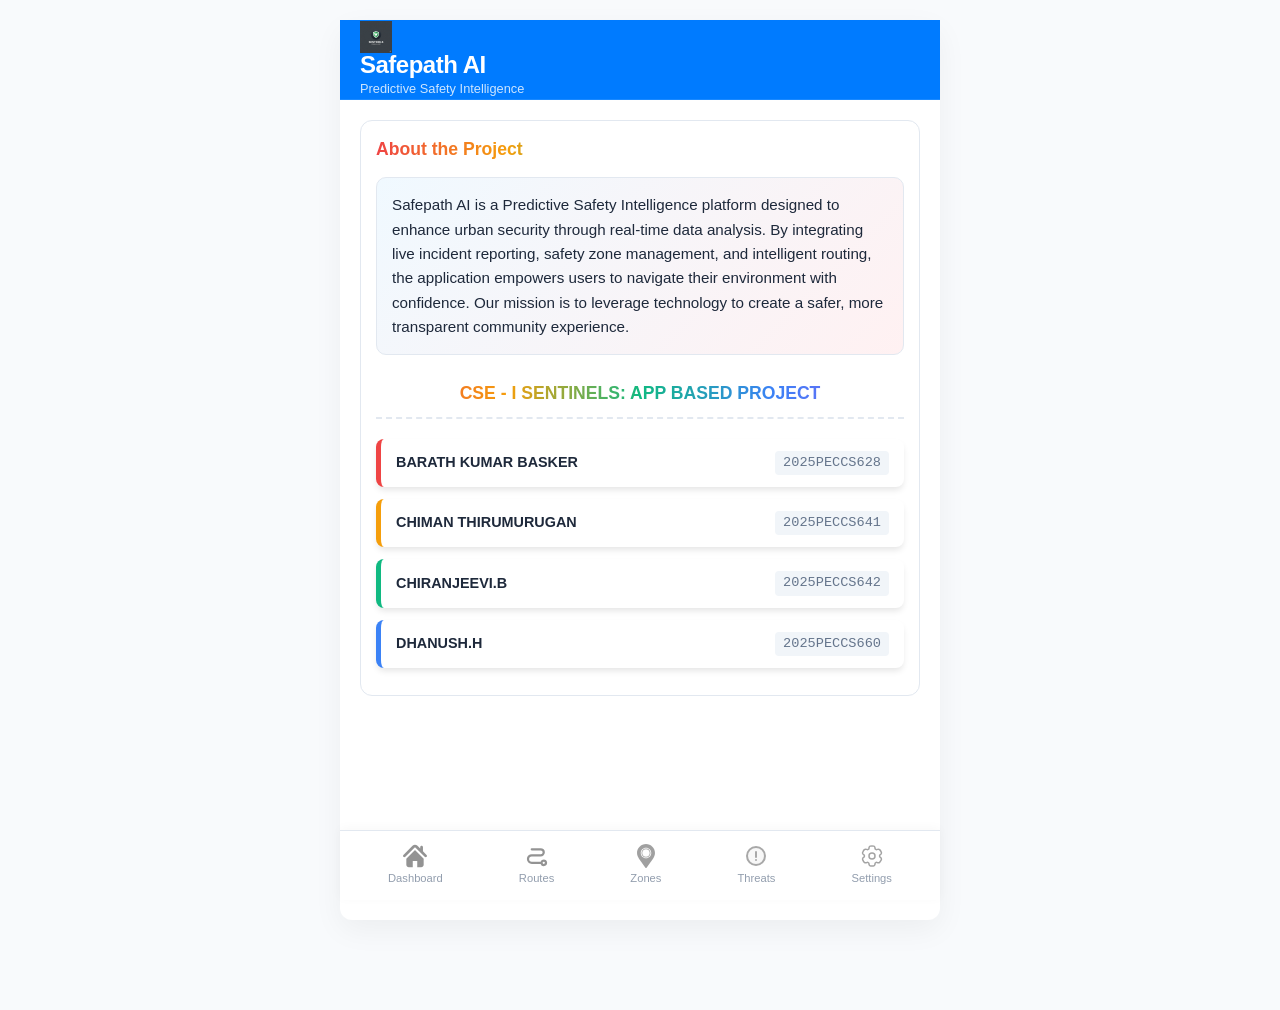
==== aboutus.html @ 099d449a "SENTINELS v2.1.2 Made working Hybrid offline online Current Location Numbers in Home Page.  Made wo" ====
<!DOCTYPE html>
<html lang="en">
<head>
    <meta charset="UTF-8">
    <meta name="viewport" content="width=device-width, initial-scale=1.0">
    <title>Safepath AI - About Us</title>
    <link rel="icon" type="image/png" href="logo.jpg">
    <link rel="stylesheet" href="styles.css">
    <style>
        /* Rainbow Theme Overrides */
        .rainbow-text {
            background: linear-gradient(to right, #ef4444, #f59e0b, #10b981, #3b82f6, #8b5cf6);
            -webkit-background-clip: text;
            -webkit-text-fill-color: transparent;
            font-weight: 800;
        }

        .team-container {
            margin-top: 20px;
        }

        .team-title {
            font-size: 1.1rem;
            margin-bottom: 20px;
            text-align: center;
            padding-bottom: 10px;
            border-bottom: 2px dashed #e2e8f0;
        }

        /* Individual Member Rainbow Borders */
        .member-card {
            display: flex;
            justify-content: space-between;
            align-items: center;
            padding: 12px 15px;
            margin-bottom: 12px;
            background: var(--bg-white);
            border-radius: 8px;
            box-shadow: 0 4px 6px -1px rgba(0, 0, 0, 0.1);
            transition: transform 0.2s;
        }

        .member-card:hover {
            transform: scale(1.02);
        }

        /* Rainbow sequence for borders */
        .member-card:nth-child(2) { border-left: 5px solid #ef4444; } /* Red */
        .member-card:nth-child(3) { border-left: 5px solid #f59e0b; } /* Orange */
        .member-card:nth-child(4) { border-left: 5px solid #10b981; } /* Green */
        .member-card:nth-child(5) { border-left: 5px solid #3b82f6; } /* Blue */

        .member-name {
            font-weight: 700;
            color: var(--text-main);
            font-size: 0.9rem;
        }

        .member-id {
            color: var(--text-light);
            font-family: 'Courier New', Courier, monospace;
            font-size: 0.85rem;
            background: #f1f5f9;
            padding: 2px 8px;
            border-radius: 4px;
        }

        .project-intro {
            line-height: 1.6;
            color: var(--text-main);
            margin-bottom: 25px;
            font-size: 0.95rem;
            padding: 15px;
            background: linear-gradient(135deg, #f0f9ff 0%, #fff1f2 100%);
            border-radius: 10px;
            border: 1px solid #e2e8f0;
        }
    </style>
</head>
<body class="safe-ui">
    <div class="main-container">
        <header class="safepath-header">
            <img src="logo.jpg" alt="Safepath AI Logo" class="logo-img">
            <h1 class="logo">Safepath AI</h1>
            <p class="tagline">Predictive Safety Intelligence</p>
        </header>

        <main class="page-content">
            <div class="card">
                <h2 class="form-title rainbow-text">About the Project</h2>
                <p class="project-intro">
                    Safepath AI is a Predictive Safety Intelligence platform designed to enhance urban security through real-time data analysis. By integrating live incident reporting, safety zone management, and intelligent routing, the application empowers users to navigate their environment with confidence. Our mission is to leverage technology to create a safer, more transparent community experience.
                </p>

                <div class="team-container">
                    <h3 class="team-title rainbow-text">CSE - I SENTINELS: APP BASED PROJECT</h3>
                    
                    <div class="member-card">
                        <span class="member-name">BARATH KUMAR BASKER</span>
                        <span class="member-id">2025PECCS628</span>
                    </div>

                    <div class="member-card">
                        <span class="member-name">CHIMAN THIRUMURUGAN</span>
                        <span class="member-id">2025PECCS641</span>
                    </div>

                    <div class="member-card">
                        <span class="member-name">CHIRANJEEVI.B</span>
                        <span class="member-id">2025PECCS642</span>
                    </div>

                    <div class="member-card">
                        <span class="member-name">DHANUSH.H</span>
                        <span class="member-id">2025PECCS660</span>
                    </div>
                </div>
            </div>
        </main>

        <nav class="bottom-nav">
            <a href="index.html" class="nav-item">
                <img src="icons/home.svg" alt="home" class="nav-icon">
                <span>Dashboard</span>
            </a>
            <a href="routes.html" class="nav-item">
                <img src="icons/path-icon.svg" alt="routes" class="nav-icon">
                <span>Routes</span>
            </a>
            <a href="zones.html" class="nav-item">
                <img src="icons/map-pin.svg" alt="zones" class="nav-icon">
                <span>Zones</span>
            </a>
            <a href="threats.html" class="nav-item">
                <img src="icons/alert-circle.svg" alt="threats" class="nav-icon">
                <span>Threats</span>
            </a>
            <a href="settings.html" class="nav-item">
                <img src="icons/settings.svg" alt="settings" class="nav-icon">
                <span>Settings</span>
            </a>
        </nav>
    </div>

    <script src="script.js"></script>
</body>
</html>
---- styles.css ----
/* safepath_ai/styles.css
    Completely self-dependent CSS. Clean, responsive UI.
*/

:root {
    /* Color Palette derived from images */
    --safe-blue-main: #007bff;
    --safe-blue-light: #e0f2fe;
    --safe-orange: #f59e0b;
    --safe-purple: #9333ea;
    --safe-danger: #e3342f; /* Red from SOS and threat icon */
    
    --bg-white: #ffffff;
    --bg-light-gray: #f8fafc;
    --border-gray: #e2e8f0;
    
    --text-main: #1e293b;
    --text-light: #64748b;
    --text-white: #ffffff;
    --text-down: #ef4444; /* Negative trend */
    --text-up: #10b981; /* Positive trend */
    --text-warning: #f59e0b;
    
    --font-family: 'Inter', -apple-system, BlinkMacSystemFont, "Segoe UI", Roboto, "Helvetica Neue", Arial, sans-serif;
    --header-height: 80px;
    --nav-height: 70px;
}

/* --- Global Reset & Utilities --- */
* {
    box-sizing: border-box;
    margin: 0;
    padding: 0;
}

/* Header Logo Styling */
.header-brand {
    display: flex;
    align-items: center;
    gap: 12px; /* Space between logo and text */
}

.logo-img {
    width: 32px; /* Adjust size as needed */
    height: 32px;
    object-fit: contain;
}

.header-text {
    display: flex;
    flex-direction: column;
}

/* Ensure the h1 and p don't have extra margins that break alignment */
.safepath-header h1.logo {
    line-height: 1;
    margin: 0;
}

.safepath-header .tagline {
    margin: 0;
    margin-top: 2px;
}

body.safe-ui {
    font-family: var(--font-family);
    background-color: var(--bg-light-gray);
    color: var(--text-main);
    line-height: 1.5;
    -webkit-font-smoothing: antialiased;
}

.main-container {
    max-width: 600px; /* Mobile first max-width */
    margin: 0 auto;
    background-color: var(--bg-white);
    min-height: 100vh;
    padding-bottom: calc(var(--nav-height) + 20px); /* Extra space for nav */
}

a {
    text-decoration: none;
    color: inherit;
    transition: color 0.2s ease;
}

img.icon-small { width: 18px; height: 18px; }
img.icon-input { width: 18px; height: 18px; filter: grayscale(1); opacity: 0.6;}
img.icon-smed { width: 22px; height: 22px; }
img.icon-med { width: 32px; height: 32px; }
img.icon-white { filter: brightness(0) invert(1); width: 22px; height: 22px;}
img.icon-dotted { filter: grayscale(1); opacity: 0.5; width: 48px; height: 48px;}

/* Color-coded indicator from image_0.png trend row */
.trend-indicator.trend-up {
    font-size: 0.85rem;
    font-weight: 600;
}

.status-indicator {
    padding: 3px 8px;
    border-radius: 12px;
    font-size: 0.8rem;
    font-weight: 600;
}
.status-indicator.status-safe { background-color: #dcfce7; color: #166534; }
.status-indicator.status-danger { background-color: #fee2e2; color: #991b1b; }
.status-indicator.status-warning { background-color: #fffbeb; color: #92400e; }
.status-indicator.status-small { font-size: 0.7rem; padding: 2px 6px; }
.status-indicator.status-extra-small { font-size: 0.6rem; padding: 1px 4px; }

/* Dashboard-specific status classes for safety score card */
#current-safety-status.status-safe { color: var(--text-up); font-weight: 600;}
#current-safety-status.status-warning { color: var(--text-warning); font-weight: 600;}
#current-safety-status.status-danger { color: var(--text-down); font-weight: 600;}


/* Text colors for trends/labels */
.text-up { color: var(--text-up); font-weight: 600; }
.text-down { color: var(--text-down); font-weight: 600; }
.text-warning { color: var(--text-warning); font-weight: 600;}

/* Utility for hiding/showing results in Route Planning */
.initially-hidden { display: none !important; }
.results-container { margin-top: 20px; }
.results-title { color: var(--text-main); font-size: 1.1rem; font-weight: 600; margin-bottom: 10px; margin-left: 10px;}
.loc { font-weight: 600; color: var(--text-main); }
.path-guide-list li { margin-bottom: 8px; color: var(--text-light); }
.path-guide-header { display: flex; justify-content: space-between; align-items: center; margin-bottom: 15px; border-bottom: 1px solid var(--border-gray); padding-bottom: 10px;}
.path-alternative { margin-top: 20px; border-top: 1px solid var(--border-gray); padding-top: 15px; }
.alt-title { font-weight: 600; color: var(--text-main); margin-bottom: 5px;}
.alt-note { color: var(--text-light); font-size: 0.95rem; }

/* --- Header Section --- */
.safepath-header {
    height: var(--header-height);
    background-color: var(--safe-blue-main); /* Blue header from top edge in image_1.png */
    color: var(--text-white);
    padding: 15px 20px;
    display: flex;
    flex-direction: column;
    justify-content: center;
    border-bottom: 1px solid rgba(255, 255, 255, 0.1);
}

.logo {
    font-size: 1.5rem;
    font-weight: 800;
    letter-spacing: -0.5px;
}

.tagline {
    font-size: 0.8rem;
    opacity: 0.8;
}

/* --- Main Page Content & Card Styling (Referring to image_0.png & image_3.png structures) --- */
.page-content {
    padding: 20px;
}

.dashboard-grid {
    display: grid;
    grid-template-columns: 2fr 1fr; /* Image_0.png structure */
    gap: 15px;
    margin-bottom: 15px;
}

.card {
    background-color: var(--bg-white);
    border: 1px solid var(--border-gray);
    border-radius: 12px;
    padding: 15px;
    transition: transform 0.2s ease, box-shadow 0.2s ease;
}

.card:hover {
    transform: translateY(-2px);
    box-shadow: 0 5px 15px rgba(0,0,0,0.05);
}

/* Large Safety Card (Top Left in image_0.png) */
.safety-score-card {
    background-color: var(--safe-blue-light);
    border: none;
    display: flex;
    flex-direction: column;
    justify-content: center;
}

.card-header {
    display: flex;
    justify-content: space-between;
    align-items: center;
    color: var(--text-light);
    font-size: 0.8rem;
}

.location-label {
    display: flex;
    align-items: center;
    gap: 5px;
}

.safety-number {
    margin: 10px 0;
}

.score-large {
    font-size: 3rem;
    font-weight: 800;
    color: var(--safe-blue-main);
}

.score-total {
    font-size: 1.2rem;
    font-weight: 600;
    opacity: 0.5;
}

.safety-status-row {
    display: flex;
    justify-content: space-between;
    align-items: center;
    margin-top: 10px;
}

.status-text {
    color: var(--text-main);
    font-size: 1.1rem;
}

/* SOS Card (Top Right in image_0.png) */
.sos-card {
    display: flex;
    flex-direction: column;
    align-items: center;
    justify-content: center;
}

.sos-button {
    width: 70px;
    height: 70px;
    border-radius: 50%;
    background-color: var(--safe-danger); /* Simulated from Red edge and threat icons */
    color: var(--text-white);
    font-size: 1.2rem;
    font-weight: 800;
    border: none;
    cursor: pointer;
    box-shadow: 0 5px 15px rgba(227, 52, 47, 0.4);
    margin-bottom: 8px;
}

.sos-button:active {
    transform: scale(0.95);
    box-shadow: 0 2px 10px rgba(227, 52, 47, 0.4);
}

.sos-subtext {
    font-size: 0.7rem;
    color: var(--text-light);
}

/* Stats Cards (4 grid items in image_0.png) */
.stats-grid {
    display: grid;
    grid-template-columns: 1fr 1fr;
    gap: 15px;
    margin-bottom: 20px;
}

.stat-card {
    display: flex;
    align-items: center;
    gap: 12px;
}

.stat-content {
    display: flex;
    flex-direction: column;
}

.stat-label {
    font-size: 0.8rem;
    color: var(--text-light);
}

.stat-value {
    font-size: 1.2rem;
    font-weight: 700;
    color: var(--text-main);
}

/* Action Buttons (Large colored buttons in image_0.png) */
.dashboard-actions {
    display: flex;
    flex-direction: column;
    gap: 12px;
    margin-bottom: 30px;
}

.action-btn {
    display: flex;
    align-items: center;
    gap: 15px;
    color: var(--text-white);
    padding: 18px 20px;
    border-radius: 12px;
    font-size: 1rem;
    font-weight: 600;
}

.action-btn-text h3 {
    font-size: 1.1rem;
    font-weight: 700;
}

.action-btn-text p {
    font-size: 0.8rem;
    font-weight: 400;
    opacity: 0.8;
}

.btn-blue { background-color: var(--safe-blue-main); }
.btn-orange { background-color: var(--safe-orange); }
.btn-purple { background-color: var(--safe-purple); }
.btn-black { background-color: #1e293b; color: #ffffff;} /* Use from Create Zone button in image_2.png */

/* Recent Threats (Referring to image_3.png for no threats state) */
.section-header {
    display: flex;
    justify-content: space-between;
    align-items: center;
    margin-bottom: 12px;
    padding-left: 5px;
}

.section-header h2 {
    font-size: 1.2rem;
    font-weight: 700;
    color: var(--text-main);
}

.view-all {
    font-size: 0.8rem;
    color: var(--safe-blue-main);
    font-weight: 600;
}

.threats-list-container {
    padding-top: 10px;
    min-height: 100px;
}

/* No Threat Reports Yet View (Referring to image_3.png) */
.empty-threats-view {
    display: flex;
    flex-direction: column;
    align-items: center;
    justify-content: center;
    border: 1px dashed var(--border-gray);
    border-radius: 12px;
    background-color: var(--bg-white);
    padding: 30px;
    min-height: 180px;
}

.no-threats-text {
    color: var(--text-light);
    font-size: 0.9rem;
    margin-top: 15px;
    opacity: 0.8;
}

/* Active Threat items on dashboard */
.threat-item {
    display: flex;
    align-items: center;
    gap: 15px;
    padding: 12px;
    border-bottom: 1px solid var(--border-gray);
}

.threat-content {
    display: flex;
    flex-direction: column;
}

.threat-content h4 {
    font-size: 1rem;
    color: var(--text-main);
}

.threat-location {
    font-size: 0.85rem;
    color: var(--text-light);
}

.threat-time {
    font-size: 0.75rem;
    color: var(--text-light);
    opacity: 0.8;
    margin-top: 2px;
}

/* Specific to Threats Page full list view */
.threats-list-container.full-list {
    display: flex;
    flex-direction: column;
    gap: 15px;
}
.threat-header-full { display: flex; justify-content: space-between; align-items: center; margin-bottom: 5px;}
.threat-meta { color: var(--text-light); font-size: 0.75rem;}
.threat-loc-full { color: var(--text-main); font-weight: 600; font-size: 0.95rem; margin-bottom: 8px;}
.threat-notes-full { color: var(--text-light); font-size: 0.85rem; background: var(--bg-light-gray); padding: 5px; border-radius: 4px; border-left: 2px solid var(--border-gray);}


/* Specific to Zones page full list */
.zones-list-section {
    margin-top: 30px;
}
.section-title {
    color: var(--text-main); font-size: 1.1rem; font-weight: 600; margin-bottom: 15px; margin-left: 10px;
}
.zones-list-container {
    display: flex; flex-direction: column; gap: 15px;
}
.no-zones-text {
    text-align: center; color: var(--text-light); padding: 20px; font-size: 0.9rem;
}
.zone-header {
    display: flex; align-items: center; gap: 8px; margin-bottom: 5px;
}
.zone-header h4 {
    font-weight: 600; color: var(--text-main);
}
.zone-meta {
    color: var(--text-light); font-size: 0.8rem; margin-bottom: 5px; margin-left: 26px;
}
.zone-card .status-indicator {
    margin-left: 26px;
}

/* --- Form Control Styling (Referring to image_1.png and image_2.png) --- */
.form-container {
    margin-bottom: 20px;
}

.form-title {
    font-size: 1.1rem;
    font-weight: 700;
    margin-bottom: 15px;
    display: flex;
    align-items: center;
    gap: 8px;
    color: var(--text-main);
}

.form-row {
    display: flex;
    gap: 15px;
}

.flex-1 { flex: 1; }
.flex-2 { flex: 2; }

.input-group {
    margin-bottom: 15px;
}

.input-group label {
    display: block;
    font-size: 0.85rem;
    font-weight: 600;
    color: var(--text-main);
    margin-bottom: 5px;
}

.input-group input,
.input-group textarea,
.input-group select {
    width: 100%;
    padding: 10px 12px;
    border: 1px solid var(--border-gray);
    border-radius: 8px;
    font-family: var(--font-family);
    font-size: 0.9rem;
    color: var(--text-main);
    background-color: var(--bg-white);
}

.input-group input::placeholder,
.input-group textarea::placeholder {
    color: #cbd5e1; /* Replicating pale placeholder from image_1.png */
}

.input-group textarea {
    min-height: 80px;
    resize: vertical;
}

.input-with-icon {
    position: relative;
    display: flex;
    align-items: center;
}

.input-with-icon .icon-input {
    position: absolute;
    left: 10px;
}

.input-with-icon input {
    padding-left: 36px;
}

.input-subtext {
    font-size: 0.7rem;
    color: var(--text-light);
    opacity: 0.7;
    margin-top: 3px;
    margin-left: 2px;
}
.input-subtext-note {
    font-size: 0.7rem; color: var(--safe-orange); margin-top: 3px; font-style: italic;
}

.inline-toggle {
    display: flex;
    justify-content: space-between;
    align-items: center;
    margin-bottom: 5px;
}

/* Switch styling from image_2.png */
.switch {
  position: relative;
  display: inline-block;
  width: 40px;
  height: 22px;
}

.switch input { 
  opacity: 0;
  width: 0;
  height: 0;
}

.slider {
  position: absolute;
  cursor: pointer;
  top: 0;
  left: 0;
  right: 0;
  bottom: 0;
  background-color: #cbd5e1; /* Gray state */
  transition: .4s;
}

.slider:before {
  position: absolute;
  content: "";
  height: 16px;
  width: 16px;
  left: 3px;
  bottom: 3px;
  background-color: white;
  transition: .4s;
}

input:checked + .slider {
  background-color: #1e293b; /* Dark active state from image_2.png */
}

input:checked + .slider:before {
  transform: translateX(18px);
}

/* Rounded sliders */
.slider.round {
  border-radius: 34px;
}

.slider.round:before {
  border-radius: 50%;
}

/* Button Classes */
.wide-btn {
    width: 100%;
    padding: 12px;
    border-radius: 8px;
    font-size: 1rem;
    font-weight: 600;
    border: none;
    cursor: pointer;
    display: flex;
    align-items: center;
    justify-content: center;
    gap: 8px;
    transition: background-color 0.2s ease;
}

.wide-btn:active {
    transform: translateY(1px);
}

.text-btn {
    background: none;
    border: none;
    font-size: 0.9rem;
    color: var(--text-light);
    cursor: pointer;
    padding: 10px;
    transition: color 0.2s ease;
}

.text-btn:hover {
    color: var(--text-main);
}

.form-actions-row {
    display: flex;
    gap: 15px;
    margin-top: 25px;
    align-items: center;
}

/* --- Bottom Navigation Section --- */
.bottom-nav {
    position: fixed;
    bottom: 0;
    left: 50%;
    transform: translateX(-50%);
    width: 100%;
    max-width: 600px;
    height: var(--nav-height);
    background-color: var(--bg-white);
    border-top: 1px solid var(--border-gray);
    display: flex;
    justify-content: space-around;
    align-items: center;
    padding: 0 10px;
    z-index: 100;
    box-shadow: 0 -2px 10px rgba(0,0,0,0.03);
}

.nav-item {
    display: flex;
    flex-direction: column;
    align-items: center;
    color: var(--text-light); /* Default color from bottom row in images */
    font-size: 0.7rem;
    font-weight: 500;
    opacity: 0.7;
    transition: color 0.2s ease, opacity 0.2s ease;
}

.nav-icon {
    width: 24px;
    height: 24px;
    margin-bottom: 2px;
    filter: grayscale(1);
    opacity: 0.6;
}

.nav-item:hover,
.nav-item.active {
    color: var(--safe-blue-main); /* Blue from active state in bottom nav of images */
    opacity: 1;
}

.nav-item.active .nav-icon {
    filter: none;
    opacity: 1;
}

/* --- Mobile First and Responsiveness --- */
@media screen and (min-width: 601px) {
    .main-container {
        border-radius: 12px;
        margin-top: 20px;
        margin-bottom: calc(var(--nav-height) + 20px);
        box-shadow: 0 10px 30px rgba(0,0,0,0.05);
    }
}

/* --- Settings Specific Styles --- */
.settings-group {
    margin-bottom: 25px;
}

.settings-card {
    padding: 0; /* Let items handle padding */
    overflow: hidden;
}

.settings-item {
    display: flex;
    justify-content: space-between;
    align-items: center;
    padding: 15px 20px;
    border-bottom: 1px solid var(--border-gray);
    font-size: 0.95rem;
}

.settings-item:last-child {
    border-bottom: none;
}

.settings-item input[type="checkbox"] {
    width: 20px;
    height: 20px;
    accent-color: var(--safe-blue-main);
}

.btn-outline {
    background: transparent;
    border: 1px solid var(--border-gray);
    width: 100%;
    padding: 12px;
    border-radius: 8px;
    font-weight: 600;
    cursor: pointer;
    transition: all 0.2s;
}

.btn-outline:hover {
    background: #fff5f5;
}
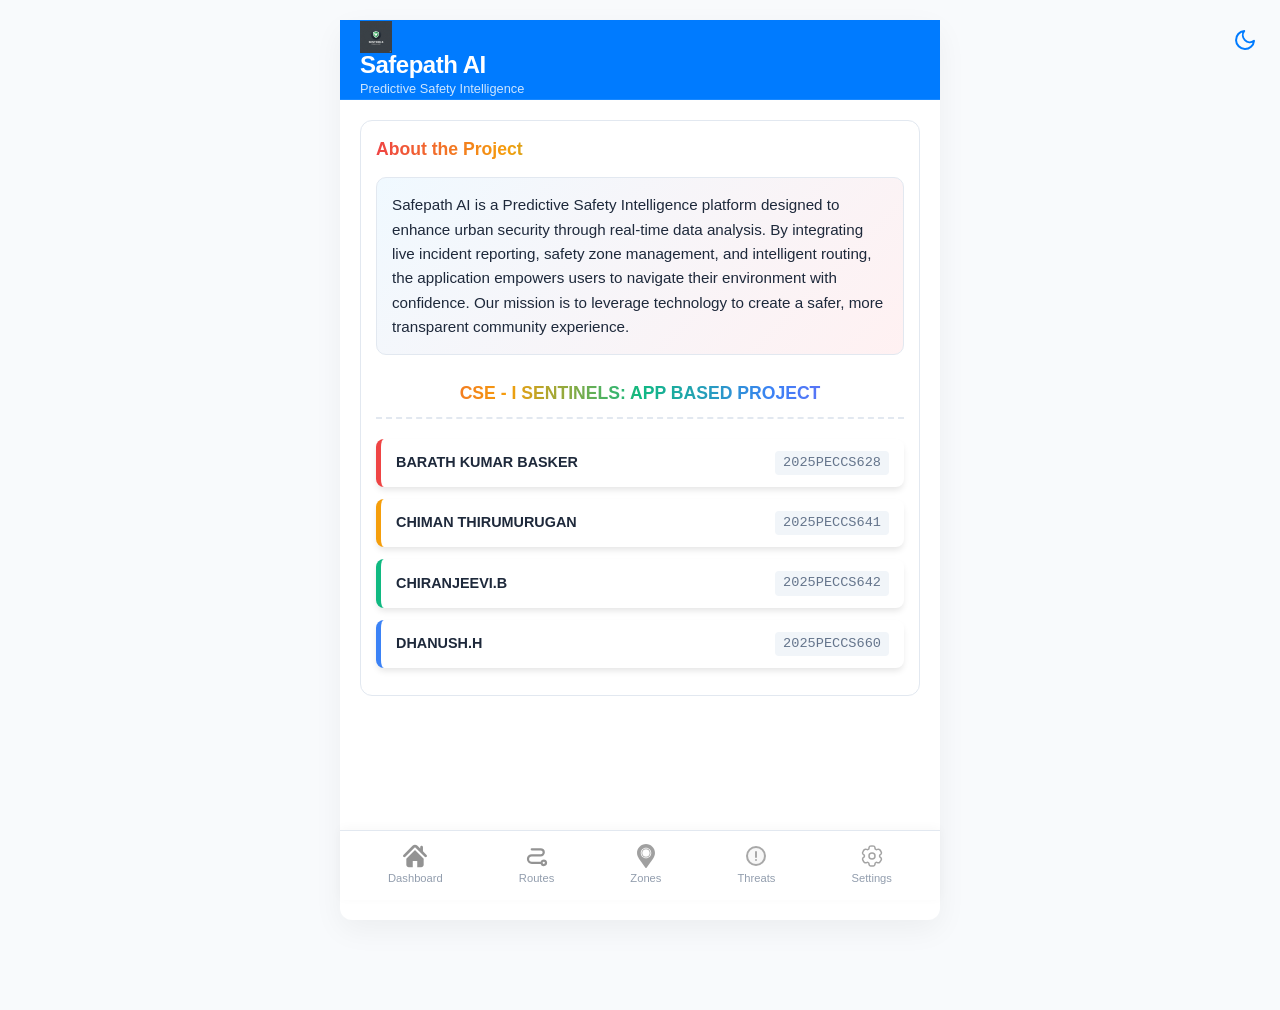
==== commit 176e3208: "v2.2.4 Dark and Light Theme News Section under Threats" ====
--- a/aboutus.html
+++ b/aboutus.html
@@ -19,13 +19,39 @@
             margin-top: 20px;
         }
 
-        .team-title {
-            font-size: 1.1rem;
-            margin-bottom: 20px;
-            text-align: center;
-            padding-bottom: 10px;
-            border-bottom: 2px dashed #e2e8f0;
-        }
+        /* Update the Team Title to support Dark Mode */
+    .team-title {
+        font-size: 1.1rem;
+        margin-bottom: 20px;
+        text-align: center;
+        padding-bottom: 10px;
+        /* Changed from #e2e8f0 to the variable */
+        border-bottom: 2px dashed var(--border-gray); 
+        color: var(--text-main);
+    }
+
+    /* Update the Project Intro to support Dark Mode */
+    .project-intro {
+        line-height: 1.6;
+        margin-bottom: 25px;
+        font-size: 0.95rem;
+        padding: 15px;
+        border-radius: 10px;
+        border: 1px solid var(--border-gray);
+        
+        /* Use variables for text and background */
+        color: var(--text-main);
+        background: var(--bg-light-gray); 
+        
+        /* Optional: subtle glass effect for dark mode */
+        transition: background 0.3s ease, color 0.3s ease;
+    }
+
+    /* Specifically adjust the background for Dark Mode if you want a slight tint */
+    body.dark-theme .project-intro {
+        background: rgba(255, 255, 255, 0.05); /* Very light transparent white */
+        border-color: #475569;
+    }
 
         /* Individual Member Rainbow Borders */
         .member-card {
@@ -34,11 +60,12 @@
             align-items: center;
             padding: 12px 15px;
             margin-bottom: 12px;
-            background: var(--bg-white);
+            background: var(--bg-white); /* This variable is key! */
             border-radius: 8px;
             box-shadow: 0 4px 6px -1px rgba(0, 0, 0, 0.1);
-            transition: transform 0.2s;
+            color: var(--text-main);
         }
+        
 
         .member-card:hover {
             transform: scale(1.02);
@@ -83,6 +110,11 @@
             <img src="logo.jpg" alt="Safepath AI Logo" class="logo-img">
             <h1 class="logo">Safepath AI</h1>
             <p class="tagline">Predictive Safety Intelligence</p>
+    
+            <button id="theme-toggle" class="theme-toggle-btn" aria-label="Toggle Theme">
+                <svg id="sun-icon" class="hidden" width="24" height="24" viewBox="0 0 24 24" fill="none" stroke="#f59e0b" stroke-width="2" stroke-linecap="round" stroke-linejoin="round"><circle cx="12" cy="12" r="5"></circle><line x1="12" y1="1" x2="12" y2="3"></line><line x1="12" y1="21" x2="12" y2="23"></line><line x1="4.22" y1="4.22" x2="5.64" y2="5.64"></line><line x1="18.36" y1="18.36" x2="19.78" y2="19.78"></line><line x1="1" y1="12" x2="3" y2="12"></line><line x1="21" y1="12" x2="23" y2="12"></line><line x1="4.22" y1="19.78" x2="5.64" y2="18.36"></line><line x1="18.36" y1="5.64" x2="19.78" y2="4.22"></line></svg>
+                <svg id="moon-icon" width="24" height="24" viewBox="0 0 24 24" fill="none" stroke="#007bff" stroke-width="2" stroke-linecap="round" stroke-linejoin="round"><path d="M21 12.79A9 9 0 1 1 11.21 3 7 7 0 0 0 21 12.79z"></path></svg>
+            </button>
         </header>
 
         <main class="page-content">
--- a/styles.css
+++ b/styles.css
@@ -1,6 +1,50 @@
 /* safepath_ai/styles.css
     Completely self-dependent CSS. Clean, responsive UI.
 */
+
+/* --- Dark Theme Variables --- */
+body.dark-theme {
+    --bg-white: #1e293b;        /* Dark slate blue */
+    --bg-light-gray: #0f172a;   /* Deeper background */
+    --border-gray: #334155;
+    --text-main: #f8fafc;       /* Off-white text */
+    --text-light: #94a3b8;
+}
+
+/* Specific component adjustments for Dark Mode */
+body.dark-theme .card, 
+body.dark-theme .form-container,
+body.dark-theme .settings-card,
+body.dark-theme .bottom-nav {
+    background-color: var(--bg-white);
+    box-shadow: 0 4px 12px rgba(0,0,0,0.3);
+}
+
+body.dark-theme input, 
+body.dark-theme select {
+    background-color: #334155;
+    color: white;
+    border-color: #475569;
+}
+
+/* Theme Toggle Button Styling */
+.theme-toggle-btn {
+    background: none;
+    border: none;
+    cursor: pointer;
+    position: absolute;
+    right: 15px;
+    top: 20px;
+    padding: 8px;
+    border-radius: 50%;
+    transition: background 0.3s;
+}
+
+.theme-toggle-btn:hover {
+    background: var(--safe-blue-light);
+}
+
+.hidden { display: none; }
 
 :root {
     /* Color Palette derived from images */
@@ -728,4 +772,15 @@
 
 .btn-outline:hover {
     background: #fff5f5;
+}
+
+/* Add to styles.css */
+body.dark-theme .news-card {
+    background-color: var(--bg-white);
+    border-color: var(--safe-blue-main);
+    border-left-width: 4px;
+}
+
+body.dark-theme .news-title {
+    color: var(--text-main);
 }
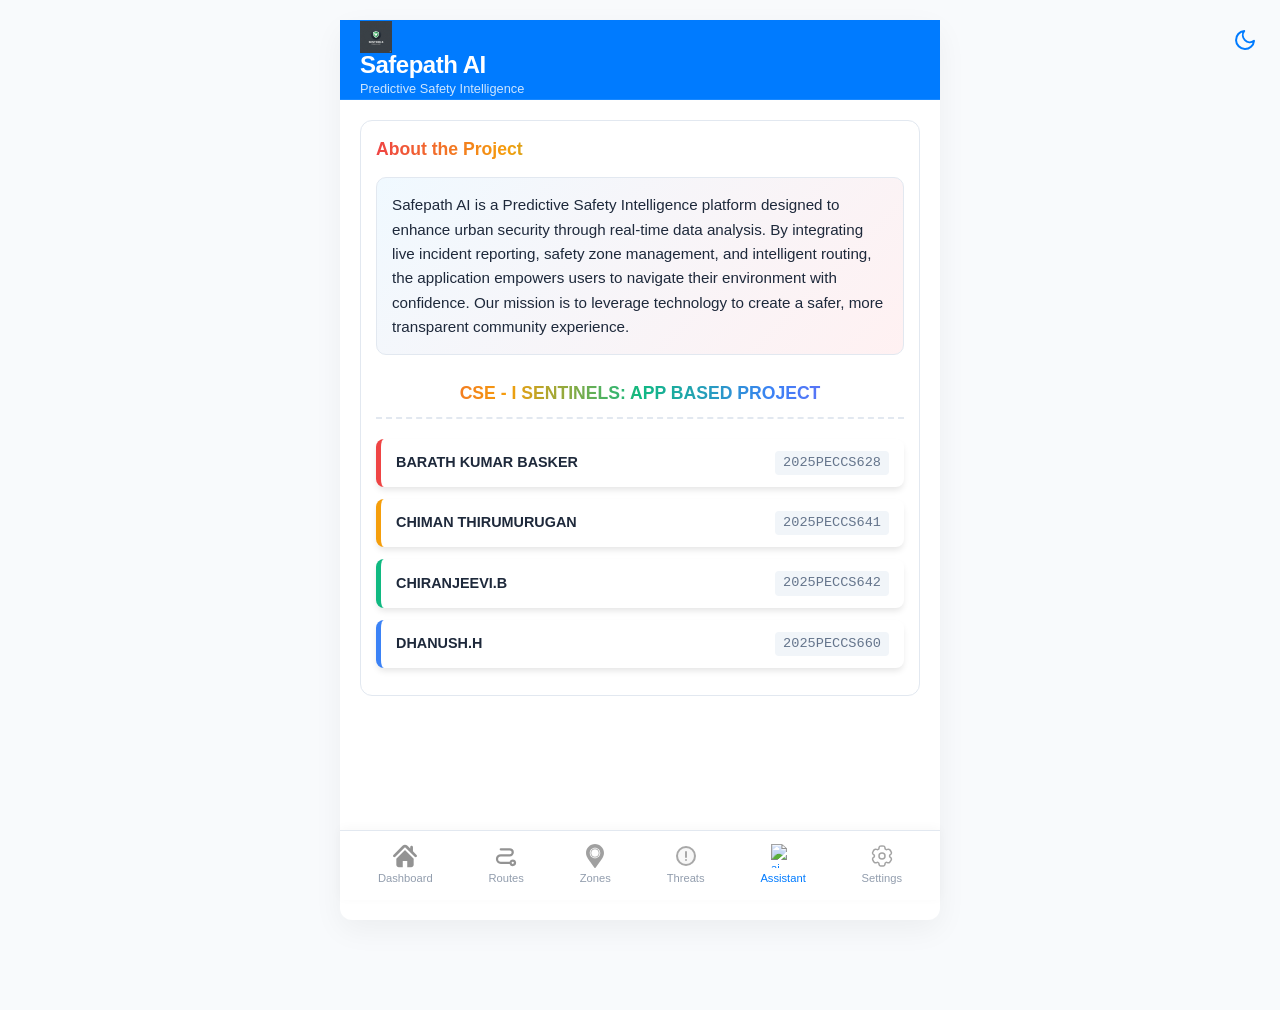
==== commit f6f9aed6: "v2.2.11 Added an Basic Chat Assistant" ====
--- a/aboutus.html
+++ b/aboutus.html
@@ -167,6 +167,10 @@
                 <img src="icons/alert-circle.svg" alt="threats" class="nav-icon">
                 <span>Threats</span>
             </a>
+            <a href="ai.html" class="nav-item active">
+                <img src="icons/cpu.svg" alt="ai" class="nav-icon">
+                <span>Assistant</span>
+            </a>
             <a href="settings.html" class="nav-item">
                 <img src="icons/settings.svg" alt="settings" class="nav-icon">
                 <span>Settings</span>
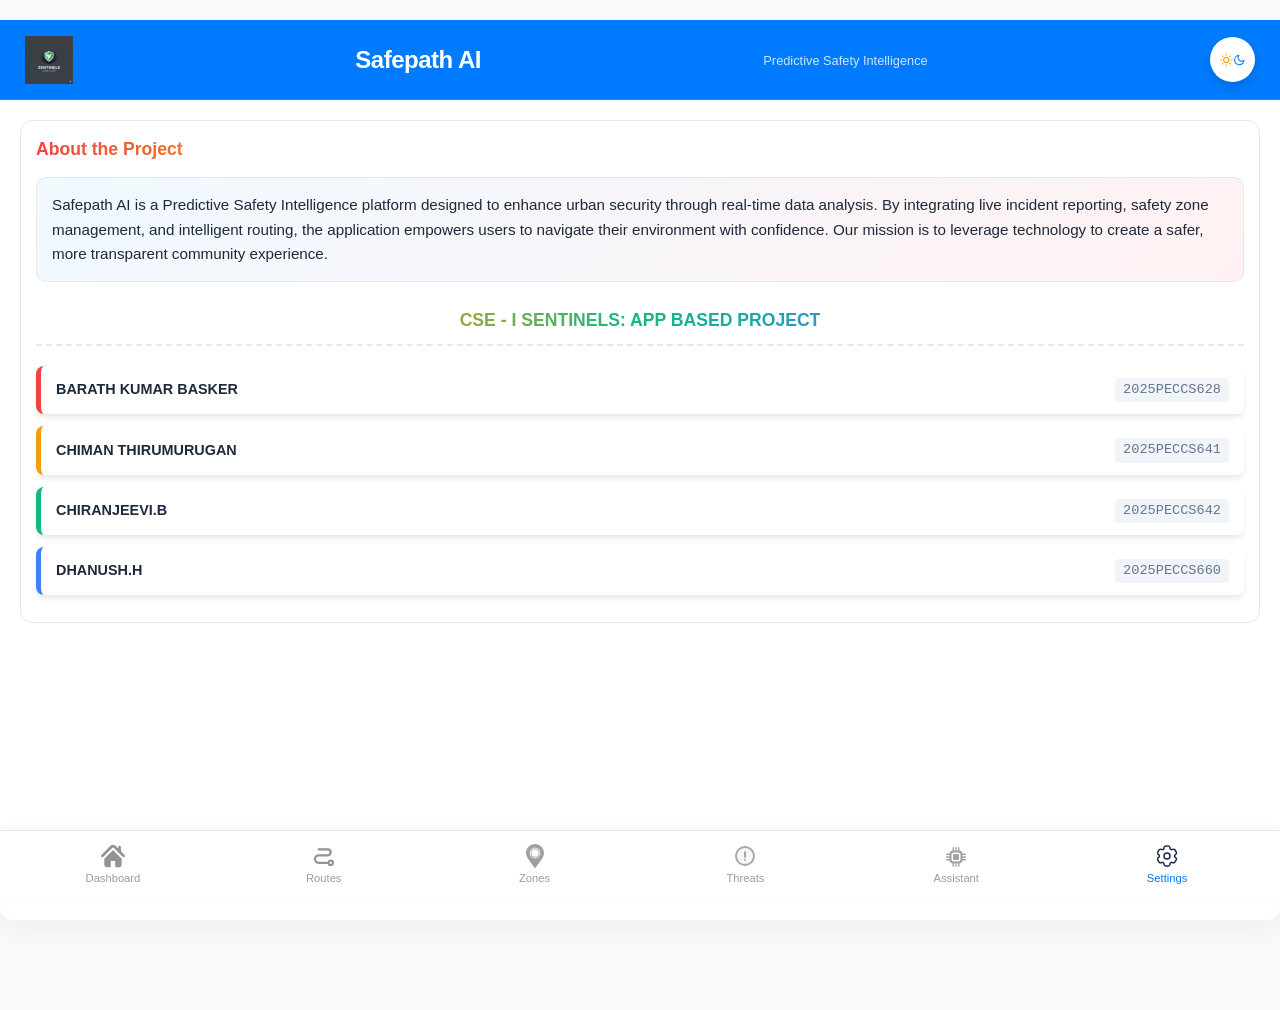
==== commit e93b70c5: "v2.2.14 Added Maps in Threats Updated AI Made it extensible for desktop" ====
--- a/aboutus.html
+++ b/aboutus.html
@@ -167,11 +167,11 @@
                 <img src="icons/alert-circle.svg" alt="threats" class="nav-icon">
                 <span>Threats</span>
             </a>
-            <a href="ai.html" class="nav-item active">
+            <a href="ai.html" class="nav-item">
                 <img src="icons/cpu.svg" alt="ai" class="nav-icon">
                 <span>Assistant</span>
             </a>
-            <a href="settings.html" class="nav-item">
+            <a href="settings.html" class="nav-item active">
                 <img src="icons/settings.svg" alt="settings" class="nav-icon">
                 <span>Settings</span>
             </a>
--- a/styles.css
+++ b/styles.css
@@ -2,7 +2,9 @@
     Completely self-dependent CSS. Clean, responsive UI.
 */
 
+
 /* --- Dark Theme Variables --- */
+
 body.dark-theme {
     --bg-white: #1e293b;        /* Dark slate blue */
     --bg-light-gray: #0f172a;   /* Deeper background */
@@ -27,23 +29,61 @@
     border-color: #475569;
 }
 
+/* 1. The Global Layout */
+body {
+    margin: 0;
+    padding: 0;
+    background-color: var(--bg-light-gray);
+    color: var(--text-main);
+    font-family: 'Inter', sans-serif;
+    display: flex;
+    justify-content: center; /* Centers the app on Desktop */
+}
+
+.main-container {
+    width: 100%;
+    min-height: 100vh;
+    background: var(--bg-white);
+    display: flex;
+    flex-direction: column;
+    box-shadow: 0 0 50px rgba(0,0,0,0.05);
+    position: relative; /* Helps with positioning icons */
+}
+
 /* Theme Toggle Button Styling */
 .theme-toggle-btn {
-    background: none;
+    background: var(--bg-white); /* Solid background for visibility */
     border: none;
     cursor: pointer;
-    position: absolute;
-    right: 15px;
-    top: 20px;
-    padding: 8px;
+    padding: 10px;
     border-radius: 50%;
-    transition: background 0.3s;
+    
+    /* Ensure a perfect circle */
+    width: 45px;
+    height: 45px;
+    display: flex;
+    align-items: center;
+    justify-content: center;
+    
+    /* Layering and Alignment */
+    position: relative; /* Change from absolute to relative */
+    z-index: 999;       /* Ensure it stays on the front layer */
+    box-shadow: 0 4px 12px rgba(0, 0, 0, 0.15);
+    transition: transform 0.2s ease, background-color 0.3s;
 }
 
 .theme-toggle-btn:hover {
+    transform: scale(1.05);
     background: var(--safe-blue-light);
 }
 
+/* 3. Fix the Icon inside the button */
+.theme-toggle-btn img, 
+.theme-toggle-btn svg {
+    width: 24px;
+    height: 24px;
+    display: block;
+}
 .hidden { display: none; }
 
 :root {
@@ -85,8 +125,8 @@
 }
 
 .logo-img {
-    width: 32px; /* Adjust size as needed */
-    height: 32px;
+    width: 48px; /* Adjust size as needed */
+    height: 48px;
     object-fit: contain;
 }
 
@@ -115,7 +155,6 @@
 }
 
 .main-container {
-    max-width: 600px; /* Mobile first max-width */
     margin: 0 auto;
     background-color: var(--bg-white);
     min-height: 100vh;
@@ -177,14 +216,17 @@
 
 /* --- Header Section --- */
 .safepath-header {
-    height: var(--header-height);
-    background-color: var(--safe-blue-main); /* Blue header from top edge in image_1.png */
+    height: auto; /* Allow content to dictate height */
+    min-height: var(--header-height);
+    background-color: var(--safe-blue-main);
     color: var(--text-white);
-    padding: 15px 20px;
-    display: flex;
-    flex-direction: column;
-    justify-content: center;
+    padding: 15px 25px;
+    display: flex;        /* Enable Flexbox */
+    align-items: center;  /* Vertically center the logo and button */
+    justify-content: space-between; /* Push logo to left, button to right */
     border-bottom: 1px solid rgba(255, 255, 255, 0.1);
+    position: relative;
+    box-sizing: border-box;
 }
 
 .logo {
@@ -209,6 +251,8 @@
     gap: 15px;
     margin-bottom: 15px;
 }
+
+
 
 .card {
     background-color: var(--bg-white);
@@ -366,7 +410,56 @@
     opacity: 0.8;
 }
 
-.btn-blue { background-color: var(--safe-blue-main); }
+/* Enhanced Primary Action Button */
+.btn-blue {
+    background-color: var(--safe-blue-main);
+    color: white;
+    border: none;
+    padding: 12px 24px;
+    border-radius: 10px;
+    font-size: 1rem;
+    font-weight: 600;
+    cursor: pointer;
+    display: inline-flex;
+    align-items: center;
+    justify-content: center;
+    gap: 10px; /* Space between icon and text */
+    transition: all 0.2s cubic-bezier(0.4, 0, 0.2, 1);
+    box-shadow: 0 4px 6px -1px rgba(59, 130, 246, 0.3), 0 2px 4px -1px rgba(59, 130, 246, 0.2);
+    width: auto; /* Allow content to define width or use .wide-btn for full width */
+}
+
+/* Hover State: Lift and brighten */
+.btn-blue:hover {
+    background-color: #2563eb; /* A slightly darker blue */
+    transform: translateY(-1px);
+    box-shadow: 0 10px 15px -3px rgba(59, 130, 246, 0.4);
+}
+
+/* Active State: Press down effect */
+.btn-blue:active {
+    transform: translateY(0);
+    box-shadow: 0 2px 4px rgba(0, 0, 0, 0.1);
+}
+
+/* Focus State: For accessibility */
+.btn-blue:focus {
+    outline: 3px solid rgba(59, 130, 246, 0.5);
+    outline-offset: 2px;
+}
+
+/* Ensure icons inside the blue button match the text color */
+.btn-blue .icon-white, 
+.btn-blue svg {
+    filter: brightness(0) invert(1); /* Forces any icon to turn white */
+    width: 20px;
+    height: 20px;
+}
+
+/* Helper class for full-width buttons (like on mobile) */
+.wide-btn {
+    width: 100%;
+}
 .btn-orange { background-color: var(--safe-orange); }
 .btn-purple { background-color: var(--safe-purple); }
 .btn-black { background-color: #1e293b; color: #ffffff;} /* Use from Create Zone button in image_2.png */
@@ -678,7 +771,6 @@
     left: 50%;
     transform: translateX(-50%);
     width: 100%;
-    max-width: 600px;
     height: var(--nav-height);
     background-color: var(--bg-white);
     border-top: 1px solid var(--border-gray);
@@ -783,4 +875,223 @@
 
 body.dark-theme .news-title {
     color: var(--text-main);
-}+}
+
+/* Update Navigation for 6 items */
+.bottom-nav {
+    display: grid;
+    grid-template-columns: repeat(6, 1fr);
+    gap: 5px;
+}
+
+/* AI Status Banner */
+.status-banner {
+    padding: 8px;
+    text-align: center;
+    border-radius: 8px;
+    margin-bottom: 15px;
+    font-size: 0.85rem;
+    font-weight: bold;
+}
+.status-online { background: #dcfce7; color: #166534; }
+.status-offline { background: #fee2e2; color: #991b1b; }
+
+/* Chat UI */
+.chat-container {
+    background: var(--bg-white);
+    border: 1px solid var(--border-gray);
+    border-radius: 12px;
+    height: 60vh;
+    display: flex;
+    flex-direction: column;
+}
+
+.chat-display {
+    flex: 1;
+    overflow-y: auto;
+    padding: 15px;
+    display: flex;
+    flex-direction: column;
+    gap: 10px;
+}
+
+.message {
+    padding: 10px 14px;
+    border-radius: 12px;
+    max-width: 80%;
+    font-size: 0.9rem;
+    line-height: 1.4;
+}
+
+.ai-message {
+    background: var(--bg-light-gray);
+    align-self: flex-start;
+    border-bottom-left-radius: 2px;
+}
+
+.user-message {
+    background: var(--safe-blue-main);
+    color: white;
+    align-self: flex-end;
+    border-bottom-right-radius: 2px;
+}
+
+.chat-input-row {
+    display: flex;
+    align-items: center;
+    gap: 12px;
+    padding: 15px;
+    background: var(--bg-white);
+    border-top: 1px solid var(--border-gray);
+}
+
+.chat-input-row input {
+    flex: 1;
+    padding: 10px;
+}
+
+.loading-dots {
+    font-style: italic;
+    color: var(--text-light);
+}
+
+.loading-dots::after {
+    content: ' .';
+    animation: dots 1.5s steps(5, end) infinite;
+}
+
+@keyframes dots {
+    0%, 20% { content: ' .'; }
+    40% { content: ' ..'; }
+    60% { content: ' ...'; }
+    80%, 100% { content: ''; }
+}
+
+/* Map Styling */
+.map-section {
+    margin: 15px;
+    padding: 10px;
+    background: var(--bg-white);
+    border: 1px solid var(--border-gray);
+    overflow: hidden;
+}
+
+.map-instruction {
+    font-size: 0.85rem;
+    color: var(--text-light);
+    text-align: center;
+    margin-top: 10px;
+}
+
+/* Ensure Leaflet controls don't overlap your header */
+.leaflet-top, .leaflet-bottom {
+    z-index: 400 !important;
+}
+
+.initially-hidden {
+    display: none;
+}
+
+/* Quick Actions Styling */
+.ai-interaction-wrapper {
+    padding: 10px;
+    background: var(--bg-white);
+    border-top: 1px solid var(--border-gray);
+}
+
+.quick-chips-container {
+    display: flex;
+    gap: 8px;
+    overflow-x: auto;
+    padding-bottom: 12px;
+    scrollbar-width: none; /* Hides scrollbar for Firefox */
+}
+
+.quick-chips-container::-webkit-scrollbar {
+    display: none; /* Hides scrollbar for Chrome/Safari */
+}
+
+.chip {
+    white-space: nowrap;
+    background: var(--bg-light-gray);
+    border: 1px solid var(--border-gray);
+    color: var(--text-main);
+    padding: 8px 16px;
+    border-radius: 20px;
+    font-size: 0.85rem;
+    font-weight: 500;
+    cursor: pointer;
+    transition: all 0.2s ease;
+}
+
+.chip:hover {
+    background: var(--safe-blue-main);
+    color: white;
+    border-color: var(--safe-blue-main);
+    transform: translateY(-2px);
+}
+
+.chat-input-row {
+    display: flex;
+    gap: 10px;
+}
+
+#ai-input {
+    flex: 1;
+    background-color: var(--bg-light-gray); /* Light tint for depth */
+    border: 1.5px solid var(--border-gray);
+    border-radius: 12px;
+    padding: 12px 18px;
+    font-size: 1rem;
+    color: var(--text-main);
+    transition: all 0.3s ease;
+    outline: none; /* Removes default blue ring */
+    box-shadow: inset 0 2px 4px rgba(0,0,0,0.02); /* Very subtle inner depth */
+}
+
+/* Hover State */
+#ai-input:hover {
+    border-color: #cbd5e1;
+}
+
+/* Focus State: The "Glow" effect */
+#ai-input:focus {
+    background-color: var(--bg-white);
+    border-color: var(--safe-blue-main);
+    box-shadow: 0 0 0 4px rgba(59, 130, 246, 0.15); /* Soft outer glow */
+}
+
+/* Placeholder Styling */
+#ai-input::placeholder {
+    color: var(--text-light);
+    opacity: 0.7;
+}
+
+/* Dark Mode adjustment for specific contrast */
+body.dark-theme #ai-input {
+    background-color: #0f172a;
+    border-color: #334155;
+}
+
+body.dark-theme #ai-input:focus {
+    background-color: #1e293b;
+    border-color: var(--safe-blue-main);
+}
+
+.heatmap-legend {
+    position: absolute;
+    top: 100px;
+    right: 20px;
+    z-index: 1000;
+    background: var(--bg-white);
+    padding: 10px;
+    border-radius: 8px;
+    box-shadow: 0 2px 10px rgba(0,0,0,0.1);
+    font-size: 0.75rem;
+}
+
+.legend-item { display: flex; align-items: center; gap: 8px; margin-bottom: 4px; }
+.dot { width: 10px; height: 10px; border-radius: 50%; }
+.red { background: #ef4444; }
+.yellow { background: #f59e0b; }
+.green { background: #10b981; }
